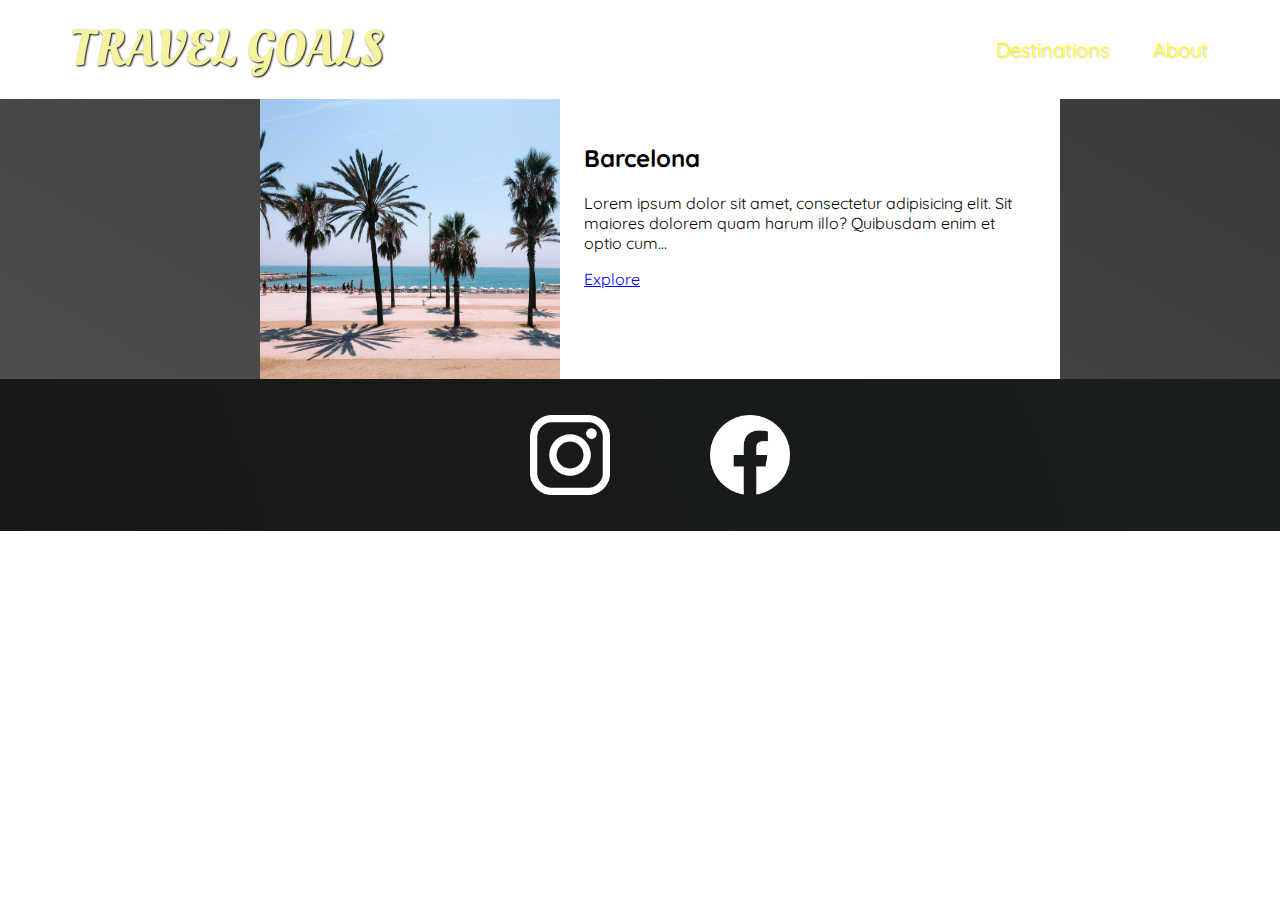
==== places.html @ 5e5e8b91 "include what index.html has into places.html and added some tags in it, styling main, header, main u" ====
<!DOCTYPE html>
<html lang="en">
  <head>
    <meta charset="UTF-8" />
    <link
      href="https://fonts.googleapis.com/css2?family=Raleway:wght@700&family=Oleo+Script:wght@700&family=Quicksand:wght@300;500;700&display=swap"
      rel="stylesheet"
    />
    <link rel="stylesheet" href="shared.css" />
    <link rel="stylesheet" href="places.css" />
    <title>Travel Goals</title>
  </head>
  <body>
    <header>
      <div id="page-logo">
        <a href="/index.html">Travel Goals</a>
      </div>
      <nav>
        <ul>
          <li><a href="/places.html">Destinations</a></li>
          <li><a href="">About</a></li>
        </ul>
      </nav>
    </header>
    <main>
      <ul>
        <li>
          <img src="/images/places/barcelona.jpg" alt="City of Barcelona" />
          <div class="item-content">
            <h2>Barcelona</h2>
            <p>
              Lorem ipsum dolor sit amet, consectetur adipisicing elit. Sit
              maiores dolorem quam harum illo? Quibusdam enim et optio cum...
            </p>
            <div class="actions">
              <a href="https://en.wikipedia.org/wiki/Barcelona">Explore</a>
            </div>
          </div>
        </li>
      </ul>
    </main>
    <footer>
      <ul>
        <li>
          <a href="https://www.instagram.com">
            <img src="/images/icons/insta.png" alt="instagram logo" />
          </a>
        </li>
        <li>
          <a href="https://www.facebook.com">
            <img src="/images/icons/facebook.png" alt="facebook logo" />
          </a>
        </li>
      </ul>
    </footer>
  </body>
</html>
---- shared.css ----
body {
  font-family: "Quicksand", sans-serif;
  margin: 0;
}

header {
  display: flex;
  justify-content: space-between;
  align-items: center;
  padding: 15px 60px;
  position: absolute;
  width: 100%;
  box-sizing: border-box;
}

ul {
  list-style: none;
  margin: 0;
}

#page-logo a {
  padding: 10px;
  font-family: "Oleo Script", sans-serif;
  color: rgb(245, 243, 160);
  font-size: 50px;
  text-decoration: none;
  text-transform: uppercase;
  text-shadow: 1px 1px 2px rgb(0, 0, 0);
}

header ul {
  display: flex;
}

header li {
  margin-left: 20px;
}

header a {
  color: rgb(255, 251, 0);
  text-decoration: none;
  font-size: 20px;
  padding: 12px;
  text-shadow: 1px 1px 2px rgba(0, 0, 0, 0.2);
  border-radius: 6px;
  /* top: 0;
  left: 0; */
}

header a:hover {
  color: rgb(77, 77, 77);
  background-color: rgb(255, 251, 0);
}

footer {
  background: linear-gradient(70deg, rgb(24, 24, 24), rgb(25, 29, 29));
  padding: 36px 0;
}

footer ul {
  display: flex;
  justify-content: center;
  /* padding: 40px; */
}

footer li {
  width: 80px;
  height: 80px;
  margin: 0 50px;
}

footer img {
  width: 100%;
  height: 100%;
}
---- places.css ----
main {
  background: linear-gradient(30deg, rgb(77, 77, 77), rgb(58, 58, 58));
}

header {
  position: static;
}

main ul {
  width: 800px;
  margin: 0 auto;
}

main li {
  display: flex;
  background-color: white;
}

main li img {
  width: 300px;
  height: 280px;
}

.item-content {
  padding: 24px;
}
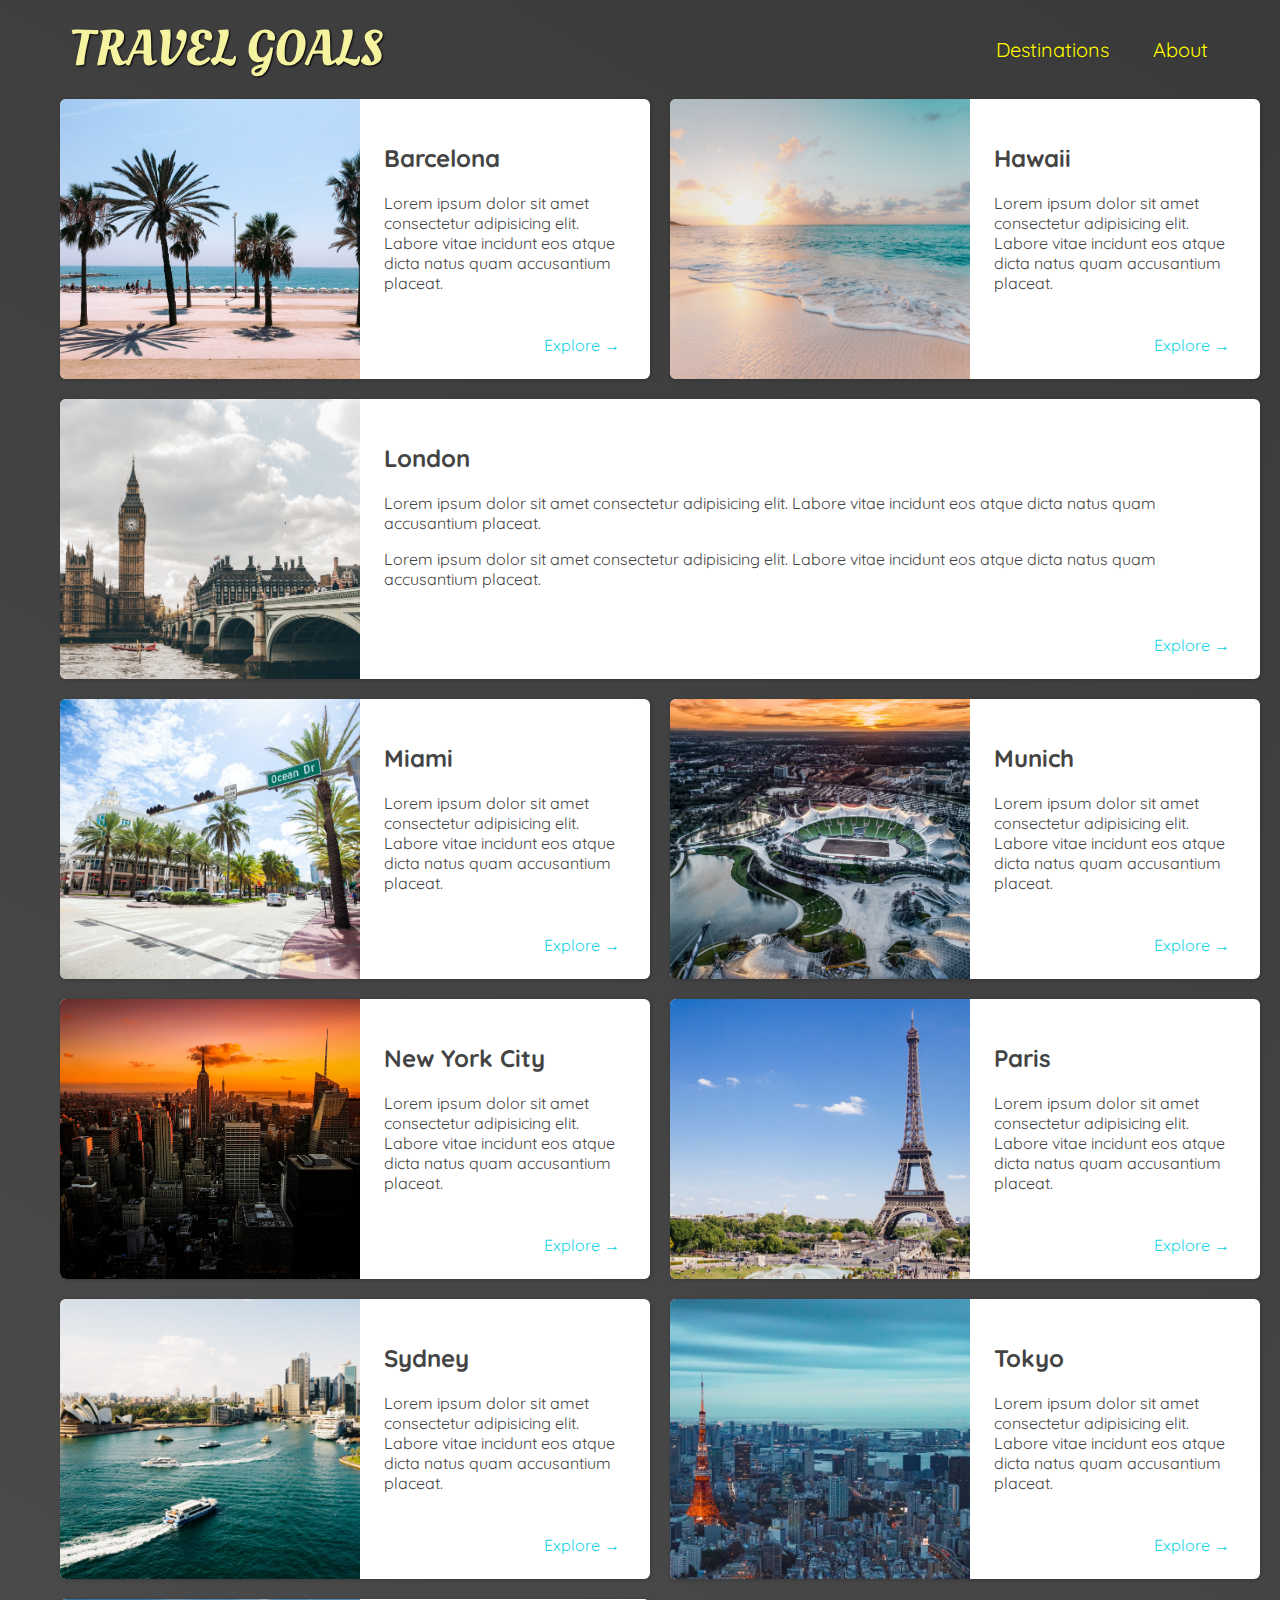
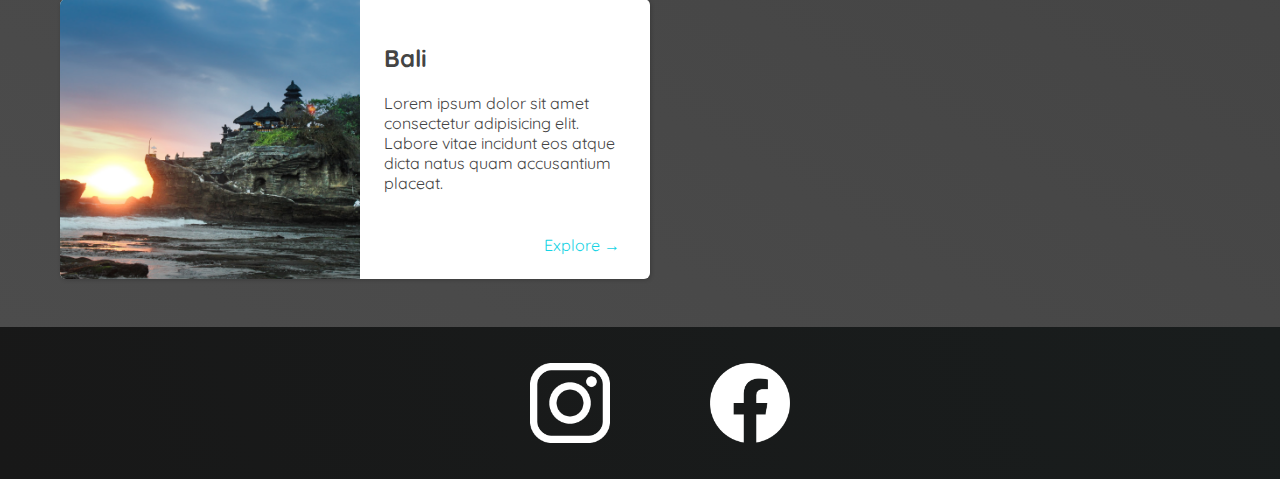
==== commit aa50dca3: "duplicate academind code take from github for main element in places.html, styling body, main ul, li" ====
--- a/places.html
+++ b/places.html
@@ -25,15 +25,158 @@
     <main>
       <ul>
         <li>
-          <img src="/images/places/barcelona.jpg" alt="City of Barcelona" />
-          <div class="item-content">
-            <h2>Barcelona</h2>
-            <p>
-              Lorem ipsum dolor sit amet, consectetur adipisicing elit. Sit
-              maiores dolorem quam harum illo? Quibusdam enim et optio cum...
-            </p>
-            <div class="actions">
-              <a href="https://en.wikipedia.org/wiki/Barcelona">Explore</a>
+          <img src="images/places/barcelona.jpg" alt="City of Barcelona" />
+          <div class="item-content">
+            <div>
+              <h2>Barcelona</h2>
+              <p>
+                Lorem ipsum dolor sit amet consectetur adipisicing elit. Labore
+                vitae incidunt eos atque dicta natus quam accusantium placeat.
+              </p>
+            </div>
+            <div class="actions">
+              <a href="https://en.wikipedia.org/wiki/Barcelona">Explore &#x2192</a>
+            </div>
+          </div>
+        </li>
+        <li>
+          <img src="images/places/hawaii.jpg" alt="Hawaii beach" />
+          <div class="item-content">
+            <div>
+              <h2>Hawaii</h2>
+              <p>
+                Lorem ipsum dolor sit amet consectetur adipisicing elit. Labore
+                vitae incidunt eos atque dicta natus quam accusantium placeat.
+              </p>
+            </div>
+            <div class="actions">
+              <a href="hhttps://en.wikipedia.org/wiki/Hawaii">Explore &#x2192</a>
+            </div>
+          </div>
+        </li>
+        <li>
+          <img src="images/places/london.jpg" alt="London city" />
+          <div class="item-content">
+            <div>
+              <h2>London</h2>
+              <p>
+                Lorem ipsum dolor sit amet consectetur adipisicing elit. Labore
+                vitae incidunt eos atque dicta natus quam accusantium placeat.
+              </p>
+              <p>
+                Lorem ipsum dolor sit amet consectetur adipisicing elit. Labore
+                vitae incidunt eos atque dicta natus quam accusantium placeat.
+              </p>
+            </div>
+            <div class="actions">
+              <a href="https://en.wikipedia.org/wiki/London">Explore &#x2192</a>
+            </div>
+          </div>
+        </li>
+        <li>
+          <img src="images/places/miami.jpg" alt="Miami streets" />
+          <div class="item-content">
+            <div>
+              <h2>Miami</h2>
+              <p>
+                Lorem ipsum dolor sit amet consectetur adipisicing elit. Labore
+                vitae incidunt eos atque dicta natus quam accusantium placeat.
+              </p>
+            </div>
+            <div class="actions">
+              <a href="https://en.wikipedia.org/wiki/Miami">Explore &#x2192</a>
+            </div>
+          </div>
+        </li>
+        <li>
+          <img src="images/places/munich.jpg" alt="Munich football stadium" />
+          <div class="item-content">
+            <div>
+              <h2>Munich</h2>
+              <p>
+                Lorem ipsum dolor sit amet consectetur adipisicing elit. Labore
+                vitae incidunt eos atque dicta natus quam accusantium placeat.
+              </p>
+            </div>
+            <div class="actions">
+              <a href="https://en.wikipedia.org/wiki/Munich">Explore &#x2192</a>
+            </div>
+          </div>
+        </li>
+        <li>
+          <img src="images/places/new-york-city.jpg" alt="New York City skyline" />
+          <div class="item-content">
+            <div>
+              <h2>New York City</h2>
+              <p>
+                Lorem ipsum dolor sit amet consectetur adipisicing elit. Labore
+                vitae incidunt eos atque dicta natus quam accusantium placeat.
+              </p>
+            </div>
+            <div class="actions">
+              <a href="https://en.wikipedia.org/wiki/New_York_City"
+                >Explore &#x2192</a
+              >
+            </div>
+          </div>
+        </li>
+        <li>
+          <img src="images/places/paris.jpg" alt="Paris city" />
+          <div class="item-content">
+            <div>
+              <h2>Paris</h2>
+              <p>
+                Lorem ipsum dolor sit amet consectetur adipisicing elit. Labore
+                vitae incidunt eos atque dicta natus quam accusantium placeat.
+              </p>
+            </div>
+            <div class="actions">
+              <a href="https://en.wikipedia.org/wiki/Paris">Explore &#x2192</a>
+            </div>
+          </div>
+        </li>
+        <li>
+          <img src="images/places/sydney.jpg" alt="Sydney beach" />
+          <div class="item-content">
+            <div>
+              <h2>Sydney</h2>
+              <p>
+                Lorem ipsum dolor sit amet consectetur adipisicing elit. Labore
+                vitae incidunt eos atque dicta natus quam accusantium placeat.
+              </p>
+            </div>
+            <div class="actions">
+              <a href="https://en.wikipedia.org/wiki/Sydney">Explore &#x2192</a>
+            </div>
+          </div>
+        </li>
+        <li>
+          <img src="images/places/tokyo.jpg" alt="Tokyo skyline" />
+          <div class="item-content">
+            <div>
+              <h2>Tokyo</h2>
+              <p>
+                Lorem ipsum dolor sit amet consectetur adipisicing elit. Labore
+                vitae incidunt eos atque dicta natus quam accusantium placeat.
+              </p>
+            </div>
+            <div class="actions">
+              <a href="https://en.wikipedia.org/wiki/Tokyo">Explore &#x2192</a>
+            </div>
+          </div>
+        </li>
+        <li>
+          <img src="images/places/bali.jpg" alt="Bali beach" />
+          <div class="item-content">
+            <div>
+              <h2>Bali</h2>
+              <p>
+                Lorem ipsum dolor sit amet consectetur adipisicing elit. Labore
+                vitae incidunt eos atque dicta natus quam accusantium placeat.
+              </p>
+            </div>
+            <div class="actions">
+              <a href="https://en.wikipedia.org/wiki/Bali">Explore &#x2192</a>
             </div>
           </div>
         </li>
--- a/places.css
+++ b/places.css
@@ -1,5 +1,6 @@
-main {
+body {
   background: linear-gradient(30deg, rgb(77, 77, 77), rgb(58, 58, 58));
+  color: rgb(68, 68, 68);
 }
 
 header {
@@ -7,20 +8,63 @@
 }
 
 main ul {
-  width: 800px;
-  margin: 0 auto;
+  width: 1200px;
+  margin: 0 auto 48px auto;
+  display: grid;
+  grid-template-columns: 1fr 1fr;
+  gap: 20px 20px;
+}
+
+li:nth-of-type(3) {
+  grid-column: 1 / span 2;
 }
 
 main li {
   display: flex;
   background-color: white;
+  box-shadow: 1px 1px 4px rgba(0, 0, 0, 0.2);
+  border-radius: 6px;
+  overflow: hidden;
+  /* width: 500px; */
 }
+
+/* main li:nth-of-type(3) {
+  grid-column: 1 / 3;
+} */
 
 main li img {
   width: 300px;
   height: 280px;
+  object-fit: cover;
 }
 
 .item-content {
   padding: 24px;
+  display: flex;
+  flex-direction: column;
+  justify-content: space-between;
 }
+
+/* .item-content h2 {
+  /* color: rgb(58, 58, 58); */
+/* }
+
+.item-content p {
+  color: rgb(58, 58, 58);
+} */
+
+.actions {
+  text-align: right;
+}
+
+.actions a {
+  text-decoration: none;
+  padding: 6px;
+  color: rgb(22, 211, 228);
+  border-radius: 5px;
+}
+
+.actions a:hover {
+  /* background-color: rgb(219, 243, 243); */
+  background-color: rgb(235, 253, 255);
+}
